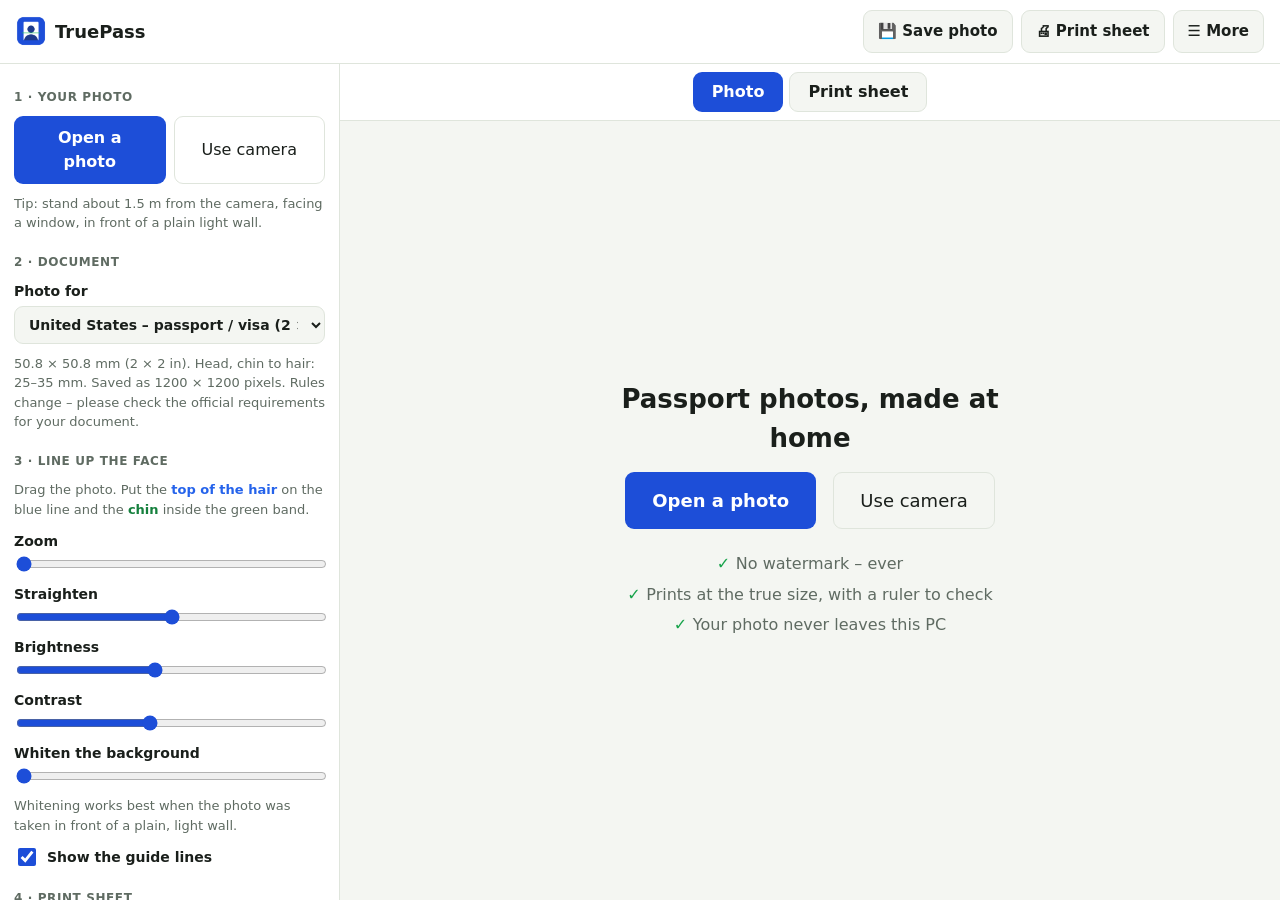
==== index.html @ e042a73c "TruePass 1.0" ====
<!doctype html>
<html lang="en">
<head>
  <meta charset="utf-8">
  <meta name="viewport" content="width=device-width, initial-scale=1">
  <title>TruePass – Passport Photo Maker</title>
  <meta name="description" content="Make passport, visa and ID photos at home. True-to-size printing, no watermark, and your photo never leaves your PC.">
  <meta name="theme-color" content="#1d4ed8">
  <link rel="manifest" href="manifest.json">
  <link rel="icon" href="icon-192.png">
  <link rel="stylesheet" href="style.css">
  <style id="pageRule"></style>
</head>
<body>
  <header class="topbar">
    <div class="brand"><img src="icon-192.png" alt="" width="30" height="30"><span>TruePass</span></div>
    <span class="tree-title"></span>
    <div class="top-btns">
      <button id="saveBtn" class="tb">💾 Save photo</button>
      <button id="printBtn" class="tb">🖨 Print sheet <span class="badge pro-only">PRO</span></button>
      <button id="moreBtn" class="tb">☰ More</button>
      <button id="proBtn" class="pro-btn" hidden>★ Get Pro</button>
    </div>
    <div id="menu" class="menu" hidden>
      <button id="saveSheetBtn">Save the print sheet as a picture <span class="badge pro-only">PRO</span></button>
      <button id="newBtn">Start over with another photo</button>
      <a href="mailto:thequan03072002@gmail.com?subject=TruePass%20feedback">✉ Feedback &amp; support</a>
      <a href="https://apps.microsoft.com/detail/9NRR32J91340" target="_blank" rel="noopener">More apps: Kinleaf family tree maker</a>
      <a href="https://apps.microsoft.com/detail/9NPWMMZ1NPPV" target="_blank" rel="noopener">More apps: PDF Toolbox</a>
    </div>
    <input id="fileIn" type="file" accept="image/*" hidden>
  </header>

  <main class="layout">
    <aside class="left">
      <h2>1 · Your photo</h2>
      <div class="two">
        <button id="openBtn" class="primary">Open a photo</button>
        <button id="camBtn" class="ghost">Use camera</button>
      </div>
      <p id="resLine" class="hint"></p>

      <h2>2 · Document</h2>
      <label class="field">Photo for<select id="spec"></select></label>
      <div class="two" id="customF" hidden>
        <label class="field">Width (mm)<input id="cw" type="text" inputmode="decimal" maxlength="5"></label>
        <label class="field">Height (mm)<input id="ch" type="text" inputmode="decimal" maxlength="5"></label>
      </div>
      <p id="specLine" class="hint"></p>

      <h2>3 · Line up the face</h2>
      <p class="legend">Drag the photo. Put the <b class="b">top of the hair</b> on the blue line and the <b class="g">chin</b> inside the green band.</p>
      <label class="sl">Zoom<input id="zoom" type="range" min="0" max="1000" value="0"></label>
      <label class="sl">Straighten<input id="rot" type="range" min="-150" max="150" value="0"></label>
      <label class="sl">Brightness<input id="bri" type="range" min="60" max="150" value="100"></label>
      <label class="sl">Contrast<input id="con" type="range" min="70" max="140" value="100"></label>
      <label class="sl">Whiten the background<input id="white" type="range" min="0" max="100" value="0"></label>
      <p class="hint">Whitening works best when the photo was taken in front of a plain, light wall.</p>
      <label class="check"><input id="showGuides" type="checkbox" checked> Show the guide lines</label>

      <h2>4 · Print sheet</h2>
      <div class="two">
        <label class="field">Paper<select id="paper"></select></label>
        <label class="field">How many<select id="copies"><option value="0">Fill the page</option><option>2</option><option>4</option><option>6</option><option>8</option></select></label>
      </div>
      <div class="two" id="paperF" hidden>
        <label class="field">Paper width (mm)<input id="pw" type="text" inputmode="decimal" maxlength="5"></label>
        <label class="field">Paper height (mm)<input id="ph" type="text" inputmode="decimal" maxlength="5"></label>
      </div>
      <p id="sheetLine" class="hint"></p>
    </aside>

    <section class="stage">
      <div class="tabs"><button id="tabPhoto" class="on">Photo</button><button id="tabSheet">Print sheet</button></div>
      <div class="work">
        <div id="empty" class="empty">
          <h1>Passport photos, made at home</h1>
          <button id="openBig" class="primary big">Open a photo</button>
          <button id="camBig" class="ghost big">Use camera</button>
          <ul class="promise">
            <li>No watermark – ever</li>
            <li>Prints at the true size, with a ruler to check</li>
            <li>Your photo never leaves this PC</li>
          </ul>
        </div>
        <div id="frame" hidden><canvas id="view"></canvas><svg id="guides"></svg></div>
        <canvas id="sheetView" hidden></canvas>
      </div>
    </section>
  </main>

  <dialog id="camDialog" class="dlg cam">
    <h2>Take a photo</h2>
    <p class="muted">Face the camera, neutral expression, plain light wall behind you.</p>
    <video id="video" autoplay playsinline muted></video>
    <div class="row-btns">
      <button id="snapBtn" class="primary">Take photo</button>
      <button id="camClose" class="ghost">Cancel</button>
    </div>
  </dialog>

  <dialog id="proDialog" class="dlg">
    <h2>TruePass Pro</h2>
    <p class="muted">One-time purchase. Yours forever on this Microsoft account. Saving a single photo is always free and never has a watermark.</p>
    <ul class="pro-list">
      <li><strong>Print sheets</strong> – many photos on one page, at the true size, with cut lines</li>
      <li><strong>Save the sheet as a picture</strong> to print at a photo kiosk or shop</li>
      <li><strong>Any paper size</strong> and <strong>any photo size</strong> you type in</li>
    </ul>
    <p id="proMsg" class="pro-msg" hidden></p>
    <div class="row-btns">
      <button id="buyBtn" class="primary">Unlock Pro</button>
      <button id="restoreBtn" class="ghost">Restore purchase</button>
      <button id="closePro" class="ghost">Not now</button>
    </div>
  </dialog>

  <div id="toast" class="toast" hidden></div>
  <div id="printArea"></div>
  <script src="app.js"></script>
</body>
</html>
---- style.css ----
:root {
  --bg: #f4f6f2; --card: #ffffff; --text: #1a1f1b; --muted: #5f6b62;
  --line: #dfe5dc; --accent: #1d4ed8; --accent-2: #e0e9fd; --on-accent: #ffffff; --danger: #b42318;
  color-scheme: light dark;
}
@media (prefers-color-scheme: dark) {
  :root { --bg: #121613; --card: #1b211c; --text: #e9efe9; --muted: #9aa79d;
    --line: #2c362e; --accent: #93b4fb; --accent-2: #16264f; --on-accent: #081433; --danger: #f97066; }
}
* { box-sizing: border-box; }
html, body { height: 100%; }
body { margin: 0; font: 16px/1.5 "Segoe UI", system-ui, sans-serif; background: var(--bg); color: var(--text); display: flex; flex-direction: column; }
[hidden] { display: none !important; }
.topbar { position: relative; display: flex; align-items: center; gap: 14px; padding: 10px 16px; border-bottom: 1px solid var(--line); background: var(--card); }
.brand { display: flex; align-items: center; gap: 9px; font-weight: 700; font-size: 18px; }
.brand img { border-radius: 7px; }
.tree-title { flex: 1; min-width: 120px; font: 600 17px "Segoe UI", system-ui, sans-serif; padding: 8px 10px; border-radius: 9px; border: 1px solid transparent; background: transparent; color: var(--text); }
.tree-title:hover { border-color: var(--line); }
.top-btns { display: flex; gap: 8px; align-items: center; }
button { font: inherit; border-radius: 9px; padding: 9px 14px; cursor: pointer; border: 1px solid transparent; }
button:disabled { opacity: .45; cursor: not-allowed; }
.tb { background: var(--bg); color: var(--text); border-color: var(--line); font-weight: 600; font-size: 15px; }
.tb:hover, .ghost:hover { border-color: var(--accent); }
.primary { background: var(--accent); color: var(--on-accent); font-weight: 700; }
.ghost { background: transparent; color: var(--text); border-color: var(--line); }
.danger { color: var(--danger) !important; }
.pro-btn { background: linear-gradient(135deg, #f59e0b, #ef4444); color: #fff; font-weight: 700; border: 0; }
.pro-btn.is-pro { background: var(--accent-2); color: var(--accent); cursor: default; }
.badge { font-size: 10px; font-weight: 700; background: #f59e0b; color: #1f1503; border-radius: 4px; padding: 1px 5px; margin-left: 4px; vertical-align: 1px; }
body.unlocked .pro-only { display: none; }
.menu { position: absolute; right: 16px; top: 54px; z-index: 20; background: var(--card); border: 1px solid var(--line); border-radius: 12px; padding: 6px; display: flex; flex-direction: column; min-width: 300px; box-shadow: 0 10px 30px rgba(0,0,0,.25); }
.menu button, .menu a { text-align: left; background: transparent; color: var(--text); padding: 10px 12px; border-radius: 8px; text-decoration: none; font-size: 15px; }
.menu button:hover, .menu a:hover { background: var(--accent-2); }

.layout { flex: 1; min-height: 0; display: grid; grid-template-columns: 340px minmax(0, 1fr); }
.left, .right { background: var(--card); padding: 14px; overflow: auto; display: flex; flex-direction: column; gap: 10px; }
.left { border-right: 1px solid var(--line); }
.right { border-left: 1px solid var(--line); }
@media (max-width: 900px) { .layout { grid-template-columns: 1fr; grid-template-rows: auto 60vh auto; } .left { max-height: 160px; } }
input[type=text], input[type=search], select, textarea { font: inherit; padding: 9px 10px; border-radius: 9px; border: 1px solid var(--line); background: var(--bg); color: var(--text); width: 100%; }
input:focus, select:focus, textarea:focus, button:focus-visible { outline: 3px solid var(--accent); outline-offset: 1px; }
textarea { min-height: 70px; resize: vertical; }
.people { list-style: none; margin: 0; padding: 0; display: flex; flex-direction: column; gap: 2px; flex: 1; overflow: auto; }
.people button { width: 100%; text-align: left; background: transparent; color: var(--text); padding: 7px 9px; font-size: 15px; overflow: hidden; text-overflow: ellipsis; white-space: nowrap; }
.people button:hover { background: var(--bg); }
.people button.on { background: var(--accent-2); color: var(--accent); font-weight: 700; }
.people small { color: var(--muted); font-weight: 400; }
.hint { color: var(--muted); font-size: 13px; font-weight: 400; margin: 0; }
.muted { color: var(--muted); }

.stage { position: relative; min-width: 0; min-height: 0; display: flex; flex-direction: column; }
.stagebar { display: flex; justify-content: space-between; align-items: center; gap: 12px; padding: 8px 12px; border-bottom: 1px solid var(--line); background: var(--card); font-size: 14px; }
.stagebar label { display: flex; align-items: center; gap: 8px; color: var(--muted); min-width: 0; }
.stagebar select { width: auto; max-width: 340px; padding: 6px 8px; }
.zoom { display: flex; gap: 4px; }
.zoom button { background: var(--bg); color: var(--text); border-color: var(--line); padding: 5px 12px; font-weight: 700; }
#svg { flex: 1; width: 100%; min-height: 0; cursor: grab; touch-action: none; background: var(--bg); }
#svg.drag { cursor: grabbing; }
#svg .p { cursor: pointer; }
.stage-hint { position: absolute; left: 0; right: 0; bottom: 8px; text-align: center; color: var(--muted); font-size: 13px; margin: 0; pointer-events: none; }

.right h2 { font-size: 20px; margin: 0; }
.field { display: flex; flex-direction: column; gap: 4px; font-weight: 600; font-size: 14px; }
.two { display: grid; grid-template-columns: 1fr 1fr; gap: 8px; }
.seg { display: flex; gap: 0; border: 1px solid var(--line); border-radius: 9px; overflow: hidden; }
.seg button { flex: 1; border-radius: 0; background: var(--bg); color: var(--text); padding: 8px 6px; font-size: 14px; }
.seg button.on { background: var(--accent); color: var(--on-accent); font-weight: 700; }
.photo-row { display: flex; align-items: center; gap: 12px; }
.photo { width: 76px; height: 76px; border-radius: 50%; object-fit: cover; background: var(--accent-2); border: 2px solid var(--line); display: flex; align-items: center; justify-content: center; font-weight: 700; font-size: 24px; color: var(--accent); flex: none; }
.rel { display: grid; grid-template-columns: 1fr 1fr; gap: 8px; }
.rel button { background: var(--accent-2); color: var(--accent); font-weight: 700; font-size: 14px; padding: 10px 6px; }
.rel button:hover { outline: 2px solid var(--accent); }
.rel .wide { grid-column: 1 / -1; }
.check { display: flex; align-items: center; gap: 8px; font-weight: 600; font-size: 14px; }
.check input { width: 18px; height: 18px; accent-color: var(--accent); }
.sect { font-size: 12px; text-transform: uppercase; letter-spacing: .6px; color: var(--muted); margin: 8px 0 0; }
.empty-panel { color: var(--muted); text-align: center; margin-top: 30px; }

.dlg { border: 1px solid var(--line); border-radius: 16px; padding: 24px; background: var(--card); color: var(--text); max-width: 460px; width: calc(100% - 32px); }
.dlg::backdrop { background: rgba(0,0,0,.55); }
.dlg h2 { margin: 0 0 6px; font-size: 22px; }
.dlg .field { margin-top: 12px; }
.row-btns { display: flex; gap: 8px; flex-wrap: wrap; margin-top: 18px; }
.pro-list { padding-left: 20px; line-height: 1.8; }
.pro-msg { background: var(--accent-2); border-radius: 8px; padding: 9px 11px; }
.pick-list { display: flex; flex-direction: column; gap: 8px; margin-top: 12px; }
.pick-list button { background: var(--accent-2); color: var(--accent); font-weight: 700; text-align: left; }
.toast { position: fixed; left: 50%; bottom: 26px; transform: translateX(-50%); background: #1f2937; color: #fff; padding: 11px 18px; border-radius: 10px; z-index: 50; max-width: calc(100% - 24px); }

.left h2 { font-size: 12px; text-transform: uppercase; letter-spacing: .6px; color: var(--muted); margin: 10px 0 0; }
.three { display: grid; grid-template-columns: 1.3fr .8fr 1.2fr; gap: 6px; }
.addrow { display: flex; gap: 6px; }
.addrow input { flex: 1; }
.events { list-style: none; margin: 0; padding: 0; display: flex; flex-direction: column; gap: 2px; }
.events li { display: flex; align-items: center; gap: 8px; padding: 5px 6px; border-radius: 8px; font-size: 14px; }
.events li:hover { background: var(--bg); }
.events .when { color: var(--muted); font-variant-numeric: tabular-nums; min-width: 54px; }
.events .txt { flex: 1; overflow: hidden; text-overflow: ellipsis; white-space: nowrap; }
.events button { background: transparent; color: var(--muted); padding: 2px 8px; border-color: transparent; }
.events button:hover { color: var(--danger); border-color: var(--line); }
.stage { align-items: stretch; background: var(--bg); }
.months { display: flex; gap: 4px; padding: 8px 12px; flex-wrap: wrap; justify-content: center; border-bottom: 1px solid var(--line); background: var(--card); }
.months button { background: var(--bg); color: var(--text); border-color: var(--line); padding: 5px 10px; font-size: 14px; position: relative; }
.months button.on { background: var(--accent); color: var(--on-accent); font-weight: 700; border-color: transparent; }
.months button.has::after { content: ""; position: absolute; right: 3px; top: 3px; width: 6px; height: 6px; border-radius: 50%; background: #f59e0b; }
.preview { flex: 1; min-height: 0; display: flex; align-items: center; justify-content: center; padding: 16px; gap: 10px; }
.preview svg { max-width: 100%; max-height: 100%; width: auto; height: 100%; background: #fff; box-shadow: 0 6px 24px rgba(0,0,0,.28); border-radius: 3px; }
.nav { background: var(--card); color: var(--text); border-color: var(--line); font-size: 22px; padding: 14px 12px; }
.swatches { display: flex; gap: 6px; flex-wrap: wrap; }
.swatches button { width: 30px; height: 30px; border-radius: 50%; padding: 0; border: 3px solid transparent; }
.swatches button.on { border-color: var(--text); }

#printArea { display: none; }
@media print {
  body > *:not(#printArea) { display: none !important; }
  body { background: #fff; display: block; margin: 0; }
  #printArea { display: block; }
  #printArea svg { display: block; width: 100vw; height: 100vh; page-break-after: always; break-after: page; }
}
.seg3 { display: grid; grid-template-columns: 1fr 1fr 1fr; gap: 6px; }
.seg3 button { background: var(--bg); color: var(--text); border-color: var(--line); padding: 10px 4px; font-size: 14px; font-weight: 600; }
.seg3 button.on { background: var(--accent); color: var(--on-accent); border-color: transparent; }
#words { min-height: 220px; font-size: 16px; line-height: 1.45; flex: 1; }
.pager { text-align: center; padding: 6px; color: var(--muted); font-size: 14px; background: var(--card); border-bottom: 1px solid var(--line); }
.warn { background: var(--accent-2); border-radius: 8px; padding: 8px 10px; font-size: 13px; margin: 0; }
.tabs { display: flex; gap: 6px; padding: 8px 12px; justify-content: center; border-bottom: 1px solid var(--line); background: var(--card); }
.tabs button { background: var(--bg); color: var(--text); border-color: var(--line); padding: 7px 18px; font-weight: 600; }
.tabs button.on { background: var(--accent); color: var(--on-accent); border-color: transparent; }
.work { flex: 1; min-height: 0; display: flex; align-items: center; justify-content: center; padding: 16px; position: relative; }
#frame { position: relative; box-shadow: 0 6px 24px rgba(0,0,0,.3); background: #fff; touch-action: none; cursor: grab; line-height: 0; }
#frame.drag { cursor: grabbing; }
#frame canvas { display: block; }
#guides { position: absolute; inset: 0; width: 100%; height: 100%; pointer-events: none; }
#sheetView { max-width: 100%; max-height: 100%; box-shadow: 0 6px 24px rgba(0,0,0,.3); background: #fff; }
.empty { text-align: center; max-width: 440px; }
.empty h1 { font-size: 26px; margin: 0 0 8px; }
.empty .big { font-size: 18px; padding: 14px 26px; margin: 6px; }
.promise { list-style: none; padding: 0; margin: 14px 0 0; color: var(--muted); line-height: 1.9; }
.promise li::before { content: "✓ "; color: #16a34a; font-weight: 700; }
.sl { display: flex; flex-direction: column; gap: 2px; font-weight: 600; font-size: 14px; }
.sl input { width: 100%; accent-color: var(--accent); }
.legend { font-size: 13px; color: var(--muted); margin: 0; line-height: 1.6; }
.legend b.g { color: #15803d; } .legend b.b { color: #2563eb; }
.cam video { width: 100%; border-radius: 10px; background: #000; transform: scaleX(-1); }
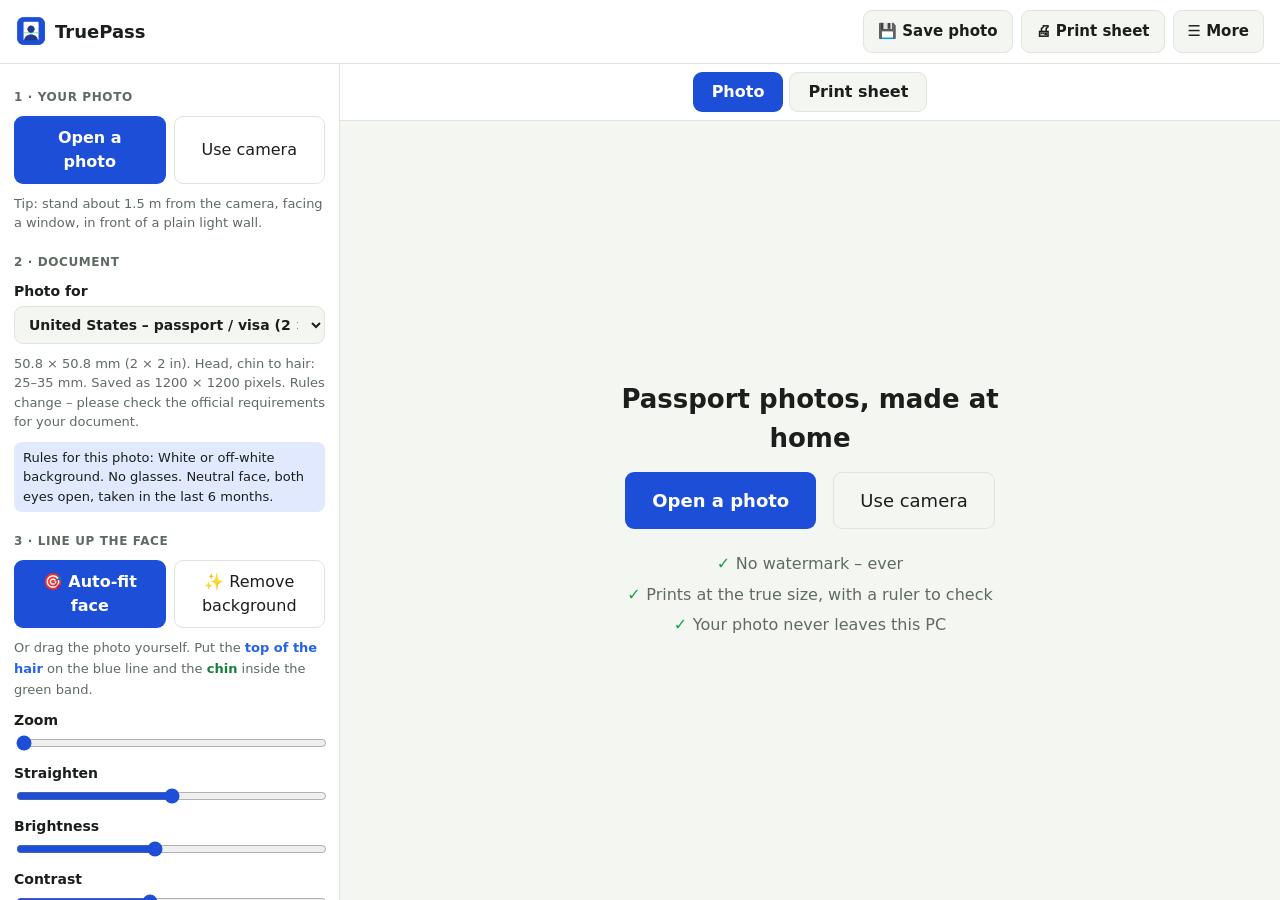
==== commit f162c2ee: "Auto-fit face, photo check, background removal" ====
--- a/index.html
+++ b/index.html
@@ -47,16 +47,32 @@
         <label class="field">Height (mm)<input id="ch" type="text" inputmode="decimal" maxlength="5"></label>
       </div>
       <p id="specLine" class="hint"></p>
+      <p id="tipLine" class="hint tip"></p>
 
       <h2>3 · Line up the face</h2>
-      <p class="legend">Drag the photo. Put the <b class="b">top of the hair</b> on the blue line and the <b class="g">chin</b> inside the green band.</p>
+      <div class="two">
+        <button id="fitBtn" class="primary">🎯 Auto-fit face</button>
+        <button id="cutBtn" class="ghost">✨ Remove background <span class="badge pro-only">PRO</span></button>
+      </div>
+      <p id="aiStatus" class="hint ai-status" hidden></p>
+      <label id="cutRow" class="check" hidden><input id="useCut" type="checkbox" checked> Use the new background</label>
+      <label id="bgRow" class="field" hidden>Background colour<select id="bgColor">
+        <option value="#ffffff">White</option><option value="#f5f5f0">Off-white</option><option value="#f0f0f0">Very light grey</option><option value="#e8e8e8">Light grey</option><option value="#f3ecdc">Cream</option><option value="#dce9f5">Light blue</option>
+      </select></label>
+      <p class="legend">Or drag the photo yourself. Put the <b class="b">top of the hair</b> on the blue line and the <b class="g">chin</b> inside the green band.</p>
       <label class="sl">Zoom<input id="zoom" type="range" min="0" max="1000" value="0"></label>
       <label class="sl">Straighten<input id="rot" type="range" min="-150" max="150" value="0"></label>
       <label class="sl">Brightness<input id="bri" type="range" min="60" max="150" value="100"></label>
       <label class="sl">Contrast<input id="con" type="range" min="70" max="140" value="100"></label>
-      <label class="sl">Whiten the background<input id="white" type="range" min="0" max="100" value="0"></label>
-      <p class="hint">Whitening works best when the photo was taken in front of a plain, light wall.</p>
+      <div id="whiteRow">
+        <label class="sl">Whiten the background<input id="white" type="range" min="0" max="100" value="0"></label>
+        <p class="hint">Whitening works best when the photo was taken in front of a plain, light wall.</p>
+      </div>
       <label class="check"><input id="showGuides" type="checkbox" checked> Show the guide lines</label>
+
+      <h2>Photo check</h2>
+      <button id="checkBtn" class="ghost">✓ Check my photo</button>
+      <div id="checks" class="checks" hidden></div>
 
       <h2>4 · Print sheet</h2>
       <div class="two">
@@ -105,6 +121,7 @@
     <ul class="pro-list">
       <li><strong>Print sheets</strong> – many photos on one page, at the true size, with cut lines</li>
       <li><strong>Save the sheet as a picture</strong> to print at a photo kiosk or shop</li>
+      <li><strong>Automatic background removal</strong> – a clean white, grey or blue background in one click</li>
       <li><strong>Any paper size</strong> and <strong>any photo size</strong> you type in</li>
     </ul>
     <p id="proMsg" class="pro-msg" hidden></p>
--- a/style.css
+++ b/style.css
@@ -142,3 +142,15 @@
 .legend { font-size: 13px; color: var(--muted); margin: 0; line-height: 1.6; }
 .legend b.g { color: #15803d; } .legend b.b { color: #2563eb; }
 .cam video { width: 100%; border-radius: 10px; background: #000; transform: scaleX(-1); }
+
+/* AI tools */
+.tip { background: var(--accent-2, #dbeafe); color: var(--text); border-radius: 8px; padding: 6px 9px; }
+.ai-status { color: var(--accent); font-weight: 600; }
+.checks { display: flex; flex-direction: column; gap: 4px; margin-top: 6px; }
+.ck-head { font-weight: 700; margin: 2px 0 4px; }
+.ck { margin: 0; padding: 6px 9px; border-radius: 8px; display: flex; flex-direction: column; gap: 1px; font-size: 13px; border-left: 4px solid; }
+.ck b { font-size: 13.5px; }
+.ck span { color: var(--muted); }
+.ck.ok { border-color: #16a34a; background: color-mix(in srgb, #16a34a 9%, transparent); }
+.ck.warn { border-color: #d97706; background: color-mix(in srgb, #d97706 10%, transparent); }
+.ck.bad { border-color: #dc2626; background: color-mix(in srgb, #dc2626 10%, transparent); }
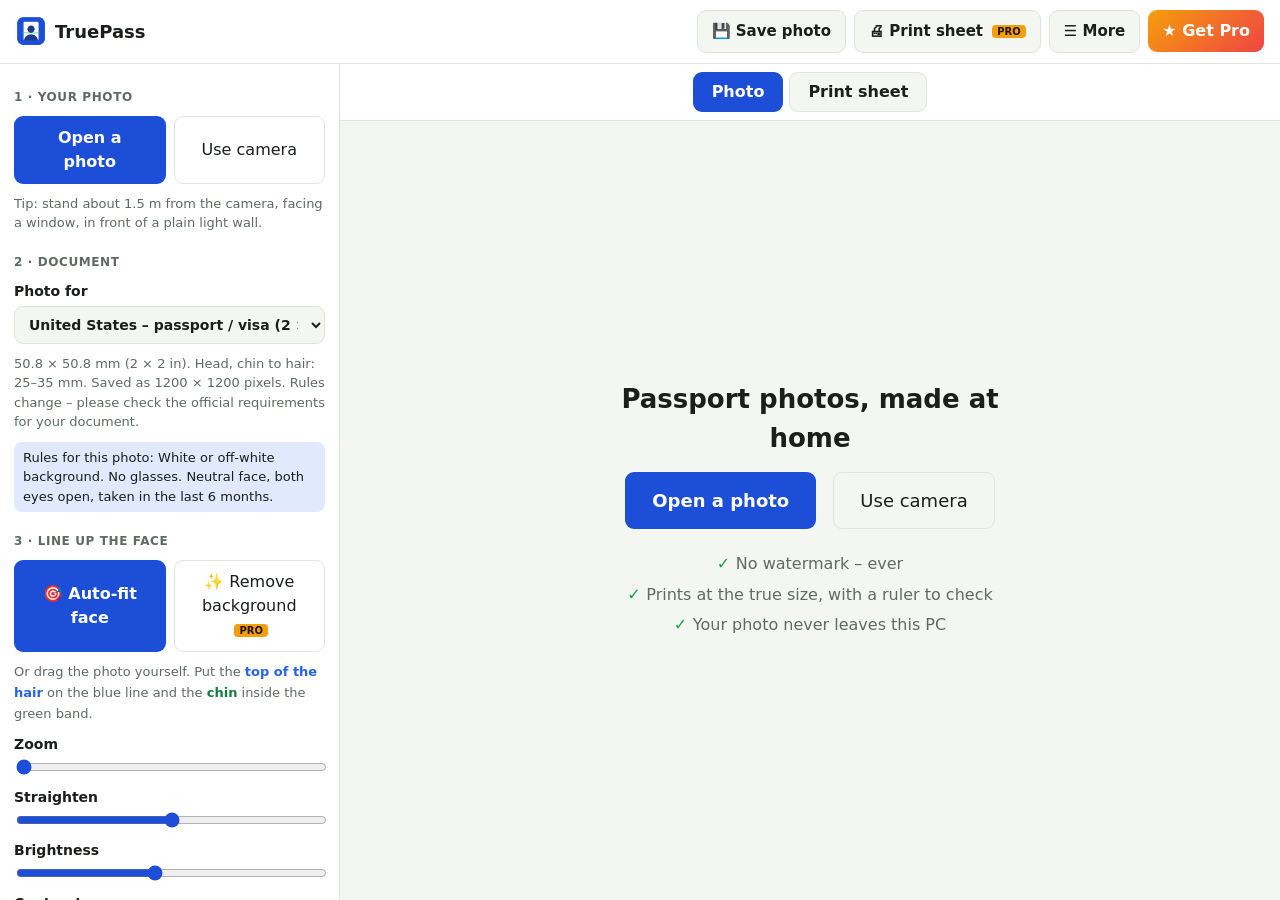
==== commit 12ce225d: "Harden Pro check, close side doors, feedback note" ====
--- a/index.html
+++ b/index.html
@@ -24,6 +24,7 @@
     <div id="menu" class="menu" hidden>
       <button id="saveSheetBtn">Save the print sheet as a picture <span class="badge pro-only">PRO</span></button>
       <button id="newBtn">Start over with another photo</button>
+      <a href="help.html" target="_blank" rel="noopener">❓ How to use TruePass</a>
       <a href="mailto:thequan03072002@gmail.com?subject=TruePass%20feedback">✉ Feedback &amp; support</a>
       <a href="https://apps.microsoft.com/detail/9NRR32J91340" target="_blank" rel="noopener">More apps: Kinleaf family tree maker</a>
       <a href="https://apps.microsoft.com/detail/9NPWMMZ1NPPV" target="_blank" rel="noopener">More apps: PDF Toolbox</a>
@@ -84,6 +85,7 @@
         <label class="field">Paper height (mm)<input id="ph" type="text" inputmode="decimal" maxlength="5"></label>
       </div>
       <p id="sheetLine" class="hint"></p>
+      <p class="fb-note">💬 Something not working the way you want? Tell me – <a href="mailto:thequan03072002@gmail.com?subject=TruePass%20feedback">thequan03072002@gmail.com</a>. I read every message and improve the app.</p>
     </aside>
 
     <section class="stage">
@@ -124,6 +126,7 @@
       <li><strong>Automatic background removal</strong> – a clean white, grey or blue background in one click</li>
       <li><strong>Any paper size</strong> and <strong>any photo size</strong> you type in</li>
     </ul>
+    <p class="fb-note">💬 Something not working the way you want? Tell me – <a href="mailto:thequan03072002@gmail.com?subject=TruePass%20feedback">thequan03072002@gmail.com</a>. I read every message and improve the app.</p>
     <p id="proMsg" class="pro-msg" hidden></p>
     <div class="row-btns">
       <button id="buyBtn" class="primary">Unlock Pro</button>
--- a/style.css
+++ b/style.css
@@ -37,6 +37,7 @@
 .left { border-right: 1px solid var(--line); }
 .right { border-left: 1px solid var(--line); }
 @media (max-width: 900px) { .layout { grid-template-columns: 1fr; grid-template-rows: auto 60vh auto; } .left { max-height: 160px; } }
+@media (max-width: 640px) { .topbar { flex-wrap: wrap; gap: 8px; } .tree-title { display: none; } .top-btns { flex-wrap: wrap; } .menu { top: 100%; left: 8px; right: 8px; min-width: 0; } }
 input[type=text], input[type=search], select, textarea { font: inherit; padding: 9px 10px; border-radius: 9px; border: 1px solid var(--line); background: var(--bg); color: var(--text); width: 100%; }
 input:focus, select:focus, textarea:focus, button:focus-visible { outline: 3px solid var(--accent); outline-offset: 1px; }
 textarea { min-height: 70px; resize: vertical; }
@@ -154,3 +155,7 @@
 .ck.ok { border-color: #16a34a; background: color-mix(in srgb, #16a34a 9%, transparent); }
 .ck.warn { border-color: #d97706; background: color-mix(in srgb, #d97706 10%, transparent); }
 .ck.bad { border-color: #dc2626; background: color-mix(in srgb, #dc2626 10%, transparent); }
+
+/* feedback note */
+.fb-note { color: var(--muted); font-size: 12px; font-weight: 400; line-height: 1.45; margin: 14px 0 4px; overflow-wrap: anywhere; }
+.fb-note a { color: inherit; text-decoration: underline; }
